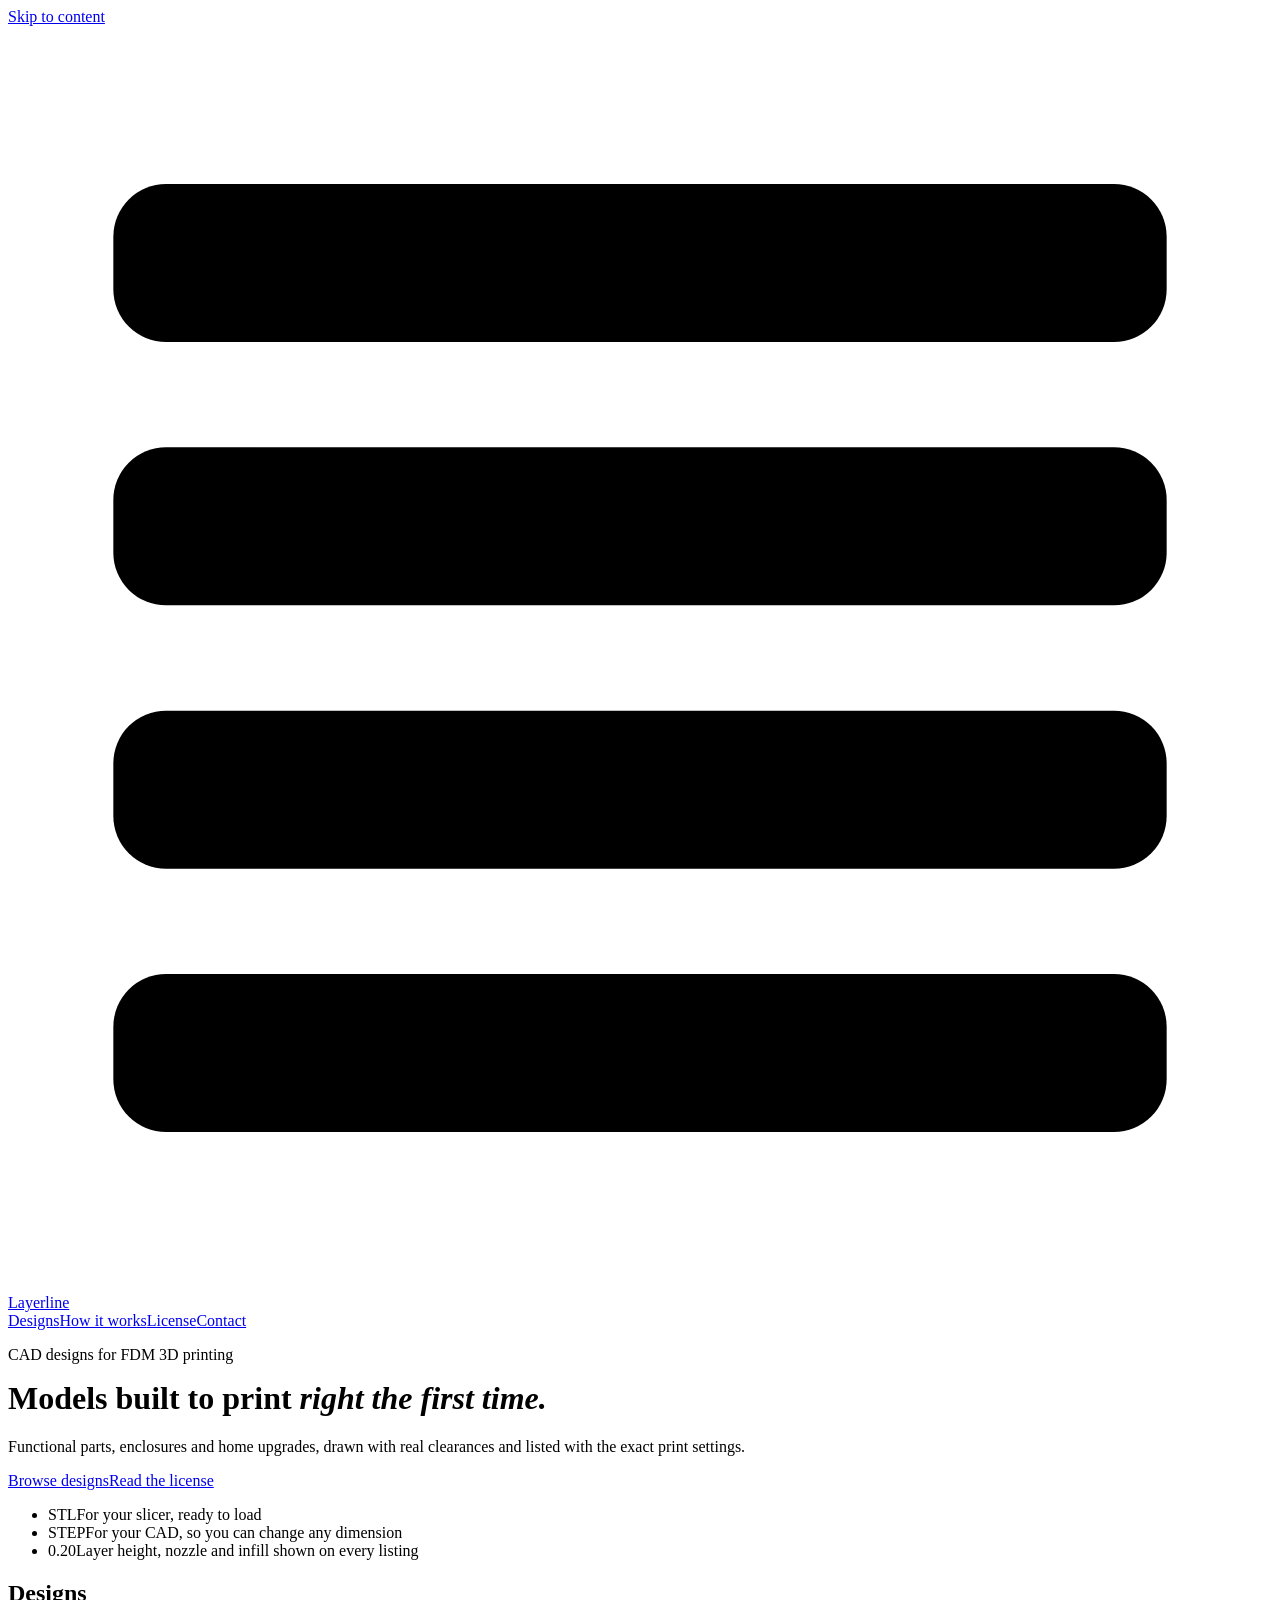
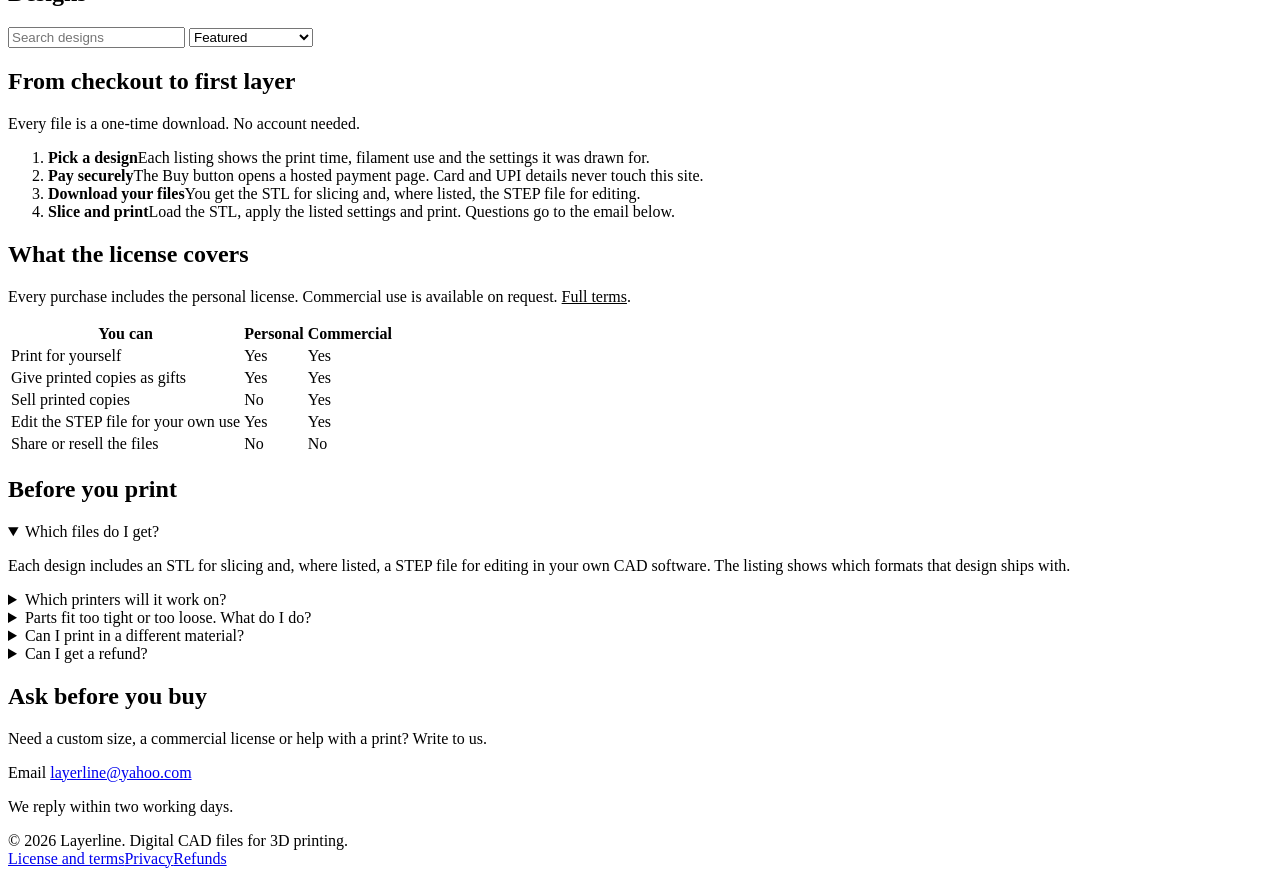
==== index.html @ 352348bb "Add files via upload" ====
<!doctype html>
<html lang="en">
<head>
<meta charset="utf-8">
<meta name="viewport" content="width=device-width, initial-scale=1, viewport-fit=cover">
<title>Layerline | CAD designs for 3D printing</title>
<meta name="description" content="Print-ready CAD designs for FDM 3D printers. STL and STEP files with tested print settings, clearances and clear licenses.">
<meta property="og:title" content="Layerline | CAD designs for 3D printing">
<meta property="og:description" content="Print-ready CAD designs for FDM 3D printers. STL and STEP files with tested print settings, clearances and clear licenses.">
<meta property="og:type" content="website">
<meta name="theme-color" content="#1F4FE0">
<link rel="icon" href="favicon.svg" type="image/svg+xml">
<link rel="preconnect" href="https://fonts.googleapis.com"><link rel="preconnect" href="https://fonts.gstatic.com" crossorigin><link rel="stylesheet" href="https://fonts.googleapis.com/css2?family=Bricolage+Grotesque:opsz,wght@12..96,600;12..96,800&family=IBM+Plex+Mono:wght@400;500&family=IBM+Plex+Sans:wght@400;500;600&display=swap">
<link rel="stylesheet" href="assets/styles.css">

</head>
<body>
<a class="skip" href="#main">Skip to content</a>
<header class="top"><div class="top-in">
<a class="brand" href="index.html" aria-label="Layerline home"><svg viewBox="0 0 24 24" aria-hidden="true"><rect x="2" y="3" width="20" height="3" rx="1" class="on"/><rect x="2" y="8" width="20" height="3" rx="1"/><rect x="2" y="13" width="20" height="3" rx="1"/><rect x="2" y="18" width="20" height="3" rx="1"/></svg><span data-site="name">Layerline</span></a>
<nav class="nav" aria-label="Main"><a href="index.html#catalog">Designs</a><a href="index.html#how">How it works</a><a href="index.html#licenses">License</a><a href="index.html#contact">Contact</a></nav>
</div></header>

<main class="wrap" id="main">
<div class="hero">
  <div>
    <p class="label" data-site="tagline">CAD designs for FDM 3D printing</p>
    <h1 style="margin-top:14px">Models built to print <em>right the first time.</em></h1>
    <p class="lead">Functional parts, enclosures and home upgrades, drawn with real clearances and listed with the exact print settings.</p>
    <div class="cta-row"><a class="btn accent" href="#catalog">Browse designs</a><a class="btn ghost" href="#licenses">Read the license</a></div>
    <ul class="facts">
      <li><span class="mono">STL</span><span>For your slicer, ready to load</span></li>
      <li><span class="mono">STEP</span><span>For your CAD, so you can change any dimension</span></li>
      <li><span class="mono">0.20</span><span>Layer height, nozzle and infill shown on every listing</span></li>
    </ul>
  </div>
  <div class="hero-art" id="hero-art" role="img" aria-label="Diagram of a vase sliced into 0.20 millimetre layers"></div>
</div>

<section id="catalog">
  <div class="sec-head"><h2>Designs</h2><span class="label" id="result-count"></span></div>
  <div class="tools">
    <div class="chips" id="chips" role="group" aria-label="Filter by category"></div>
    <div class="right">
      <input class="field" id="q" type="search" placeholder="Search designs" autocomplete="off" aria-label="Search designs">
      <select class="field" id="sort" aria-label="Sort designs">
        <option value="featured">Featured</option><option value="price-asc">Price, low to high</option><option value="price-desc">Price, high to low</option><option value="time-asc">Shortest print</option>
      </select>
    </div>
  </div>
  <div class="grid" id="grid"></div>
  <p class="empty" id="empty" hidden></p>
</section>

<section class="block" id="how">
  <div class="two">
    <div><h2 class="h2">From checkout to first layer</h2><p class="note">Every file is a one-time download. No account needed.</p></div>
    <ol class="steps">
      <li><div><strong>Pick a design</strong><span>Each listing shows the print time, filament use and the settings it was drawn for.</span></div></li>
      <li><div><strong>Pay securely</strong><span>The Buy button opens a hosted payment page. Card and UPI details never touch this site.</span></div></li>
      <li><div><strong>Download your files</strong><span>You get the STL for slicing and, where listed, the STEP file for editing.</span></div></li>
      <li><div><strong>Slice and print</strong><span>Load the STL, apply the listed settings and print. Questions go to the email below.</span></div></li>
    </ol>
  </div>
</section>

<section class="block" id="licenses">
  <div class="two">
    <div><h2 class="h2">What the license covers</h2><p class="note">Every purchase includes the personal license. Commercial use is available on request. <a href="terms.html" style="color:var(--accent)">Full terms</a>.</p></div>
    <div class="table-wrap"><table>
      <thead><tr><th>You can</th><th>Personal</th><th>Commercial</th></tr></thead>
      <tbody>
        <tr><td>Print for yourself</td><td class="y">Yes</td><td class="y">Yes</td></tr>
        <tr><td>Give printed copies as gifts</td><td class="y">Yes</td><td class="y">Yes</td></tr>
        <tr><td>Sell printed copies</td><td class="n">No</td><td class="y">Yes</td></tr>
        <tr><td>Edit the STEP file for your own use</td><td class="y">Yes</td><td class="y">Yes</td></tr>
        <tr><td>Share or resell the files</td><td class="n">No</td><td class="n">No</td></tr>
      </tbody>
    </table></div>
  </div>
</section>

<section class="block" id="faq">
  <div class="two">
    <h2 class="h2">Before you print</h2>
    <div class="faq">
      <details open><summary>Which files do I get?</summary><p>Each design includes an STL for slicing and, where listed, a STEP file for editing in your own CAD software. The listing shows which formats that design ships with.</p></details>
      <details><summary>Which printers will it work on?</summary><p>Any FDM printer with a build plate large enough for the part. Each listing gives the layer height, nozzle size, material and support settings the design was drawn for.</p></details>
      <details><summary>Parts fit too tight or too loose. What do I do?</summary><p>Clearances are set for a 0.4 mm nozzle at 0.20 mm layers. If your printer runs tight, scale the moving part by 101 to 102 percent in your slicer, or change the clearance in the STEP file.</p></details>
      <details><summary>Can I print in a different material?</summary><p>Yes. The listed material is the one the design was drawn for. Stiffer or more flexible filaments change how snap fits and hinges behave, so test a small section first.</p></details>
      <details><summary>Can I get a refund?</summary><p>Digital files cannot be returned, but a file that does not open or does not match its listing is fixed or refunded. See the <a href="refunds.html" style="color:var(--accent)">refund policy</a>.</p></details>
    </div>
  </div>
</section>

<section class="block" id="contact">
  <div class="two">
    <div><h2 class="h2">Ask before you buy</h2><p class="note">Need a custom size, a commercial license or help with a print? Write to us.</p></div>
    <div class="contact">
      <span class="label">Email</span>
      <a class="big" data-mail="text" href="mailto:layerline@yahoo.com">layerline@yahoo.com</a>
      <div class="links"><a data-social="instagram" href="#" hidden target="_blank" rel="noopener">Instagram</a><a data-social="youtube" href="#" hidden target="_blank" rel="noopener">YouTube</a></div>
      <p class="fine">We reply within two working days.</p>
    </div>
  </div>
</section>
</main>
<footer>
<span>&copy; <span id="yr">2026</span> <span data-site="name">Layerline</span>. Digital CAD files for 3D printing.</span>
<nav aria-label="Legal"><a href="terms.html">License and terms</a><a href="privacy.html">Privacy</a><a href="refunds.html">Refunds</a></nav>
</footer>
<script>document.getElementById("yr").textContent = new Date().getFullYear();</script>
<script src="store.js"></script>
<script src="assets/site.js"></script>
</body>
</html>
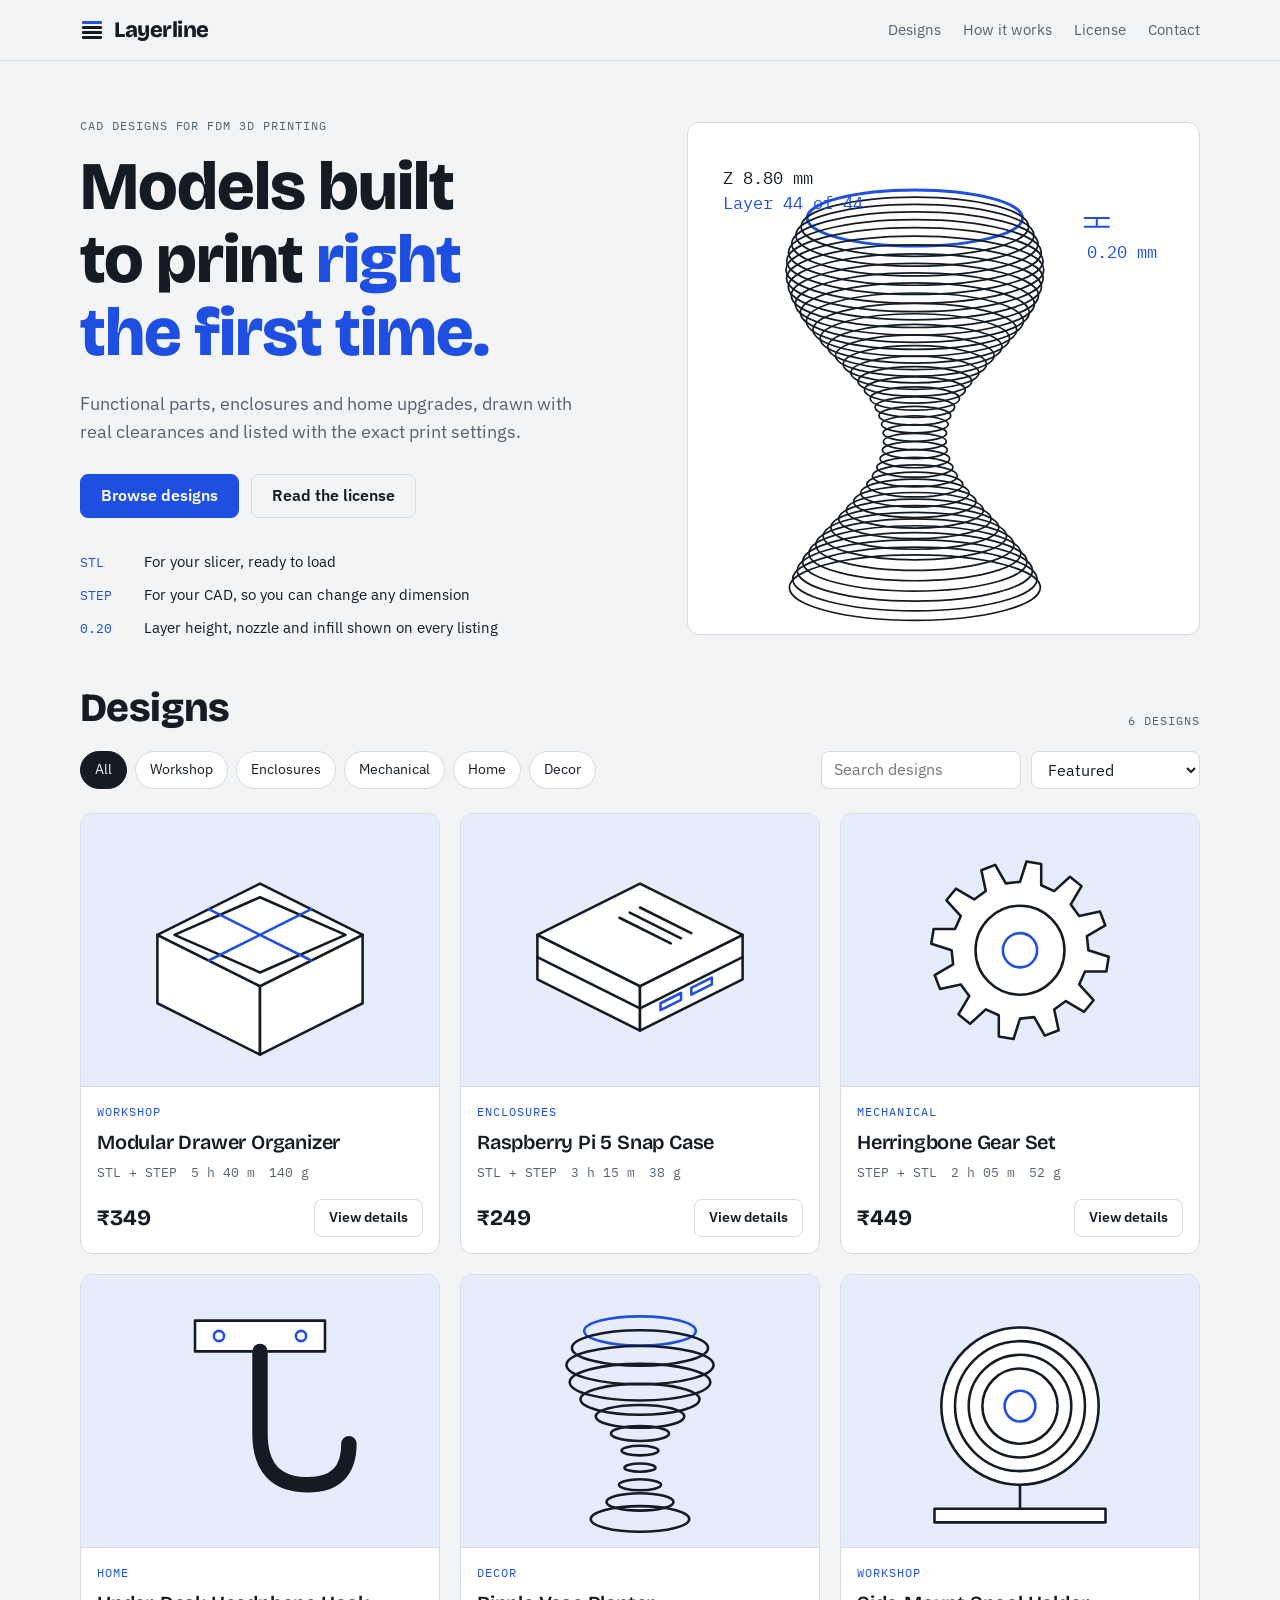
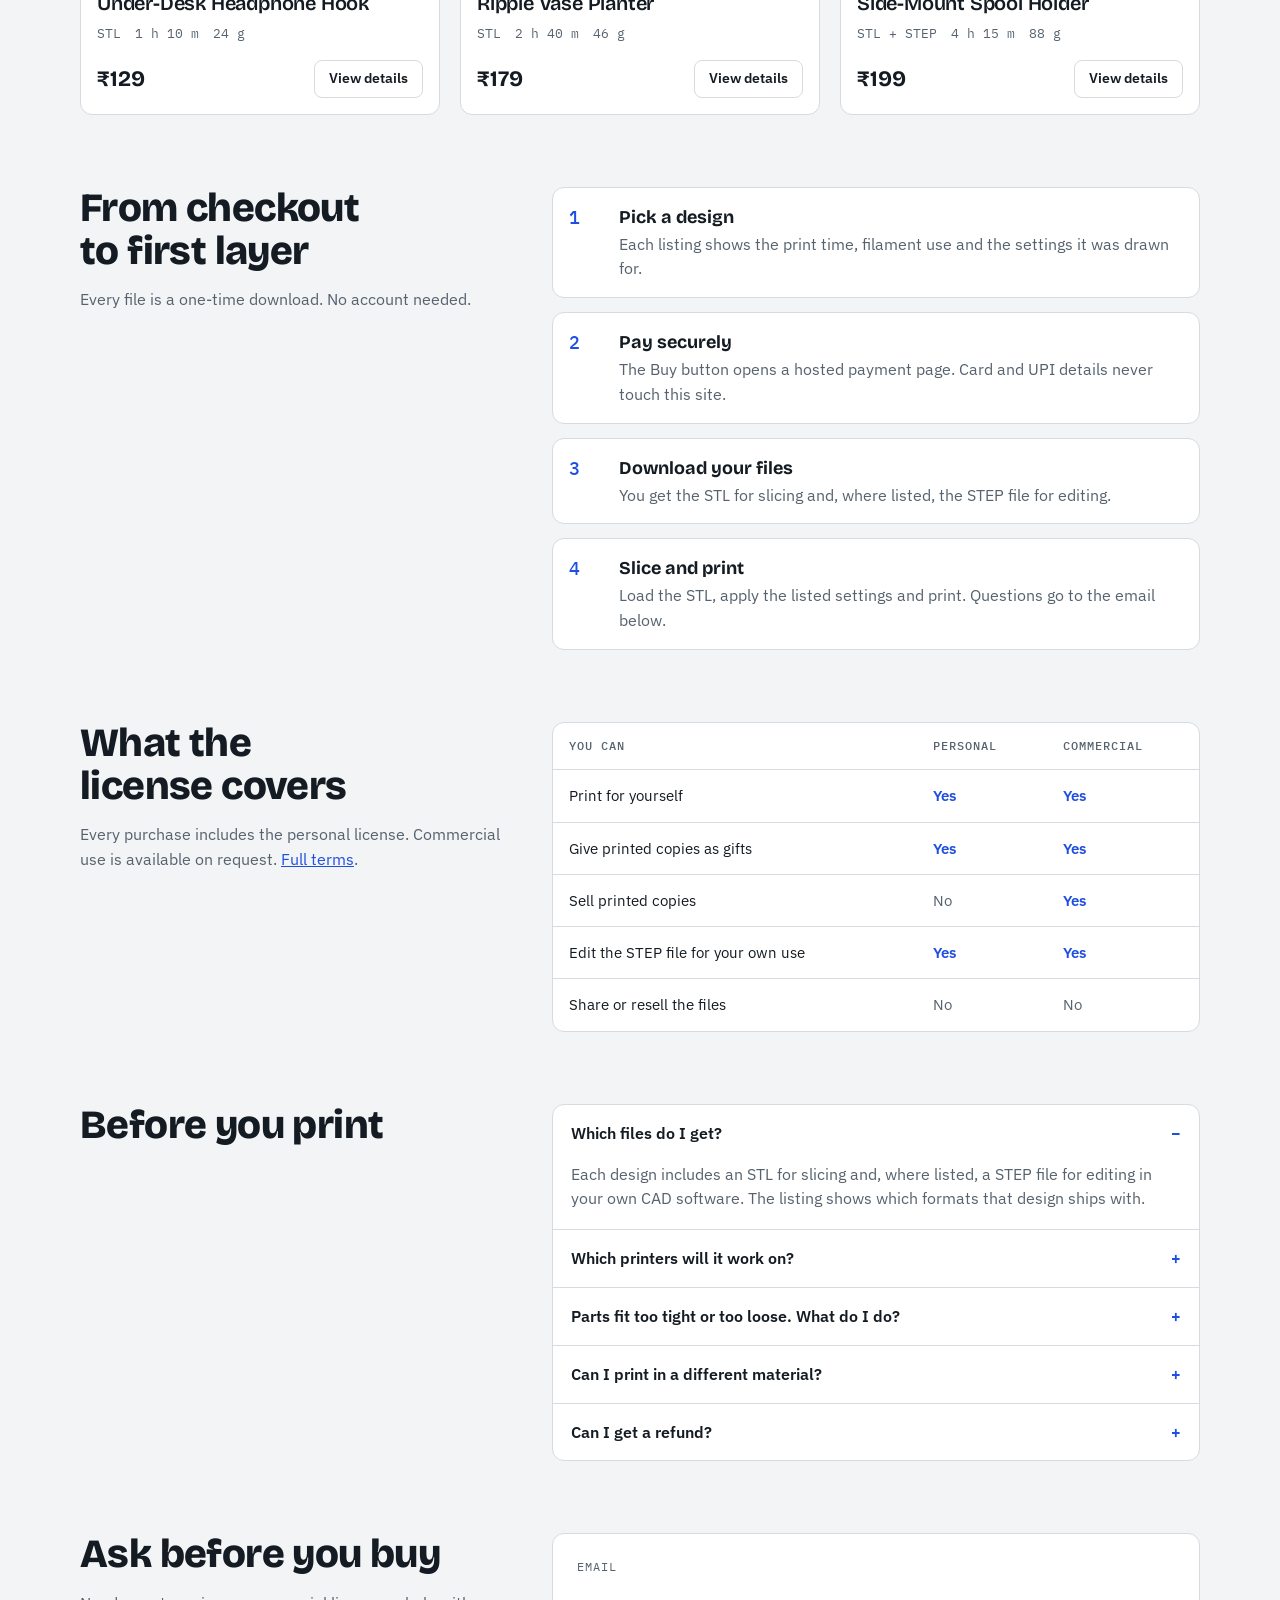
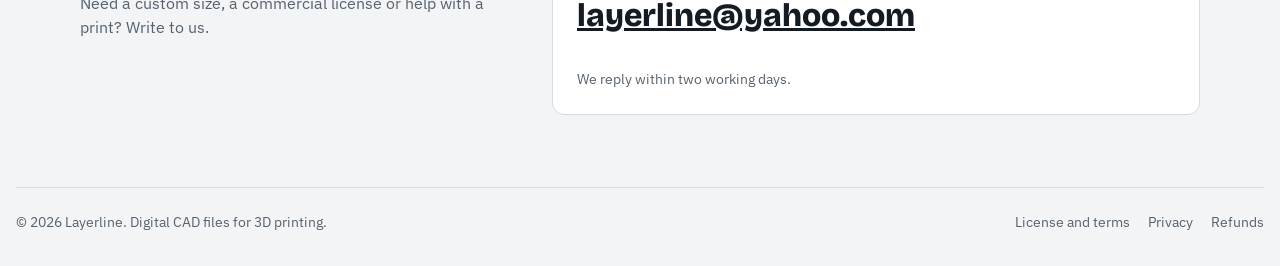
==== commit f80db36b: "Add files via upload" ====
--- a/index.html
+++ b/index.html
@@ -11,7 +11,7 @@
 <meta name="theme-color" content="#1F4FE0">
 <link rel="icon" href="favicon.svg" type="image/svg+xml">
 <link rel="preconnect" href="https://fonts.googleapis.com"><link rel="preconnect" href="https://fonts.gstatic.com" crossorigin><link rel="stylesheet" href="https://fonts.googleapis.com/css2?family=Bricolage+Grotesque:opsz,wght@12..96,600;12..96,800&family=IBM+Plex+Mono:wght@400;500&family=IBM+Plex+Sans:wght@400;500;600&display=swap">
-<link rel="stylesheet" href="assets/styles.css">
+<link rel="stylesheet" href="styles.css">
 
 </head>
 <body>
@@ -111,6 +111,6 @@
 </footer>
 <script>document.getElementById("yr").textContent = new Date().getFullYear();</script>
 <script src="store.js"></script>
-<script src="assets/site.js"></script>
+<script src="site.js"></script>
 </body>
 </html>
--- a/styles.css
+++ b/styles.css
@@ -0,0 +1,194 @@
+/* Layerline: engineering-drawing storefront. Quiet grey-blue sheet, one cobalt accent, specs set in mono like a title block. */
+:root {
+  --bg: #F2F4F6;
+  --surface: #FFFFFF;
+  --ink: #141B22;
+  --muted: #56626E;
+  --line: #D5DBE1;
+  --accent: #1F4FE0;
+  --accent-ink: #FFFFFF;
+  --tint: #E6ECFB;
+  --danger: #B3261E;
+  --font-display: "Bricolage Grotesque", "Helvetica Neue", Arial, sans-serif;
+  --font-body: "IBM Plex Sans", system-ui, -apple-system, "Segoe UI", sans-serif;
+  --font-mono: "IBM Plex Mono", ui-monospace, "SFMono-Regular", Menlo, monospace;
+  color-scheme: light;
+}
+@media (prefers-color-scheme: dark) {
+  :root {
+    --bg: #0F141A; --surface: #171E26; --ink: #E8EDF2; --muted: #9AA7B3;
+    --line: #2A343F; --accent: #7B9BFF; --accent-ink: #0B1020; --tint: #1B2740; --danger: #FF8A80;
+    color-scheme: dark;
+  }
+}
+
+* { box-sizing: border-box; }
+html { scroll-behavior: smooth; }
+body {
+  margin: 0; background: var(--bg); color: var(--ink);
+  font-family: var(--font-body); font-size: 16px; line-height: 1.55;
+  padding-inline: max(16px, env(safe-area-inset-left, 0px)) max(16px, env(safe-area-inset-right, 0px));
+}
+h1, h2, h3 { font-family: var(--font-display); text-wrap: balance; line-height: 1.08; margin: 0; letter-spacing: -0.015em; }
+p { margin: 0; }
+a { color: inherit; }
+img { max-width: 100%; }
+button, select, input, textarea { font: inherit; color: inherit; }
+:focus-visible { outline: 2px solid var(--accent); outline-offset: 2px; border-radius: 4px; }
+.wrap { max-width: 1120px; margin-inline: auto; }
+.mono { font-family: var(--font-mono); }
+.label { font-family: var(--font-mono); font-size: 12px; letter-spacing: 0.08em; text-transform: uppercase; color: var(--muted); }
+.skip { position: absolute; left: -999px; top: 8px; background: var(--ink); color: var(--bg); padding: 8px 12px; border-radius: 6px; z-index: 100; }
+.skip:focus { left: 8px; }
+
+/* Header */
+.top {
+  position: sticky; top: 0; z-index: 20; background: var(--bg); border-bottom: 1px solid var(--line);
+  margin-inline: calc(-1 * max(16px, env(safe-area-inset-left, 0px))) calc(-1 * max(16px, env(safe-area-inset-right, 0px)));
+  padding-inline: max(16px, env(safe-area-inset-left, 0px)) max(16px, env(safe-area-inset-right, 0px));
+  padding-top: env(safe-area-inset-top, 0px);
+}
+.top-in { max-width: 1120px; margin-inline: auto; display: flex; align-items: center; gap: 24px; min-height: 60px; }
+.brand { display: flex; align-items: center; gap: 10px; font-family: var(--font-display); font-weight: 800; font-size: 22px; text-decoration: none; letter-spacing: -0.02em; }
+.brand svg { width: 24px; height: 24px; }
+.brand svg rect { fill: var(--ink); }
+.brand svg rect.on { fill: var(--accent); }
+.nav { display: flex; gap: 22px; margin-left: auto; font-size: 15px; }
+.nav a { text-decoration: none; color: var(--muted); }
+.nav a:hover, .nav a[aria-current="page"] { color: var(--ink); }
+@media (max-width: 640px) { .nav { gap: 14px; font-size: 14px; } .brand span { display: none; } }
+
+/* Buttons and fields */
+.btn {
+  display: inline-flex; align-items: center; justify-content: center; gap: 8px; min-height: 44px; padding: 0 20px;
+  border-radius: 8px; border: 1px solid var(--ink); background: var(--ink); color: var(--bg);
+  font-weight: 600; text-decoration: none; cursor: pointer; text-align: center;
+}
+.btn:hover { opacity: 0.9; }
+.btn:disabled { opacity: 0.5; cursor: default; }
+.btn.accent { background: var(--accent); border-color: var(--accent); color: var(--accent-ink); }
+.btn.ghost { background: transparent; color: var(--ink); border-color: var(--line); }
+.btn.ghost:hover { border-color: var(--ink); opacity: 1; }
+.btn.danger { background: transparent; color: var(--danger); border-color: var(--danger); }
+.btn.small { min-height: 38px; padding: 0 14px; font-size: 14px; }
+.field { min-height: 38px; padding: 0 12px; border: 1px solid var(--line); background: var(--surface); border-radius: 8px; }
+input.field { width: 200px; max-width: 100%; }
+
+/* Hero */
+.hero { display: grid; grid-template-columns: minmax(0, 1.05fr) minmax(0, 0.95fr); gap: 40px; align-items: center; padding-block: 56px 48px; }
+.hero h1 { font-size: clamp(38px, 6.2vw, 68px); font-weight: 800; }
+.hero h1 em { font-style: normal; color: var(--accent); }
+.hero p.lead { margin-top: 20px; max-width: 46ch; font-size: 18px; color: var(--muted); }
+.cta-row { display: flex; flex-wrap: wrap; gap: 12px; margin-top: 28px; }
+.facts { list-style: none; padding: 0; margin: 32px 0 0; display: grid; gap: 10px; }
+.facts li { display: flex; gap: 12px; align-items: baseline; font-size: 15px; }
+.facts .mono { color: var(--accent); font-size: 13px; min-width: 52px; }
+.hero-art { background: var(--surface); border: 1px solid var(--line); border-radius: 12px; padding: 12px; }
+.hero-art svg { display: block; width: 100%; height: auto; }
+.hero-art .layer { fill: none; stroke: var(--ink); stroke-width: 1.2; }
+.hero-art .layer.top { stroke: var(--accent); stroke-width: 2; }
+.hero-art .dim { fill: none; stroke: var(--accent); stroke-width: 1.4; }
+.hero-art text { font-family: var(--font-mono); font-size: 12px; fill: var(--ink); }
+.hero-art text.acc { fill: var(--accent); }
+@media (max-width: 820px) { .hero { grid-template-columns: minmax(0, 1fr); padding-block: 36px 32px; } }
+
+/* Catalog */
+section { scroll-margin-top: 80px; }
+.sec-head { display: flex; flex-wrap: wrap; align-items: end; justify-content: space-between; gap: 16px; margin-bottom: 20px; }
+.sec-head h2, .h2 { font-size: clamp(28px, 4vw, 40px); font-weight: 800; }
+.tools { display: flex; flex-wrap: wrap; gap: 12px; align-items: center; margin-bottom: 24px; }
+.chips { display: flex; flex-wrap: wrap; gap: 8px; }
+.chip { min-height: 38px; padding: 0 14px; border-radius: 99px; border: 1px solid var(--line); background: var(--surface); cursor: pointer; font-size: 14px; }
+.chip:hover { border-color: var(--ink); }
+.chip[aria-pressed="true"] { background: var(--ink); color: var(--bg); border-color: var(--ink); }
+.tools .right { margin-left: auto; display: flex; gap: 10px; flex-wrap: wrap; }
+@media (max-width: 640px) { .tools .right { margin-left: 0; width: 100%; } input.field { flex: 1; width: auto; min-width: 0; } }
+
+.grid { display: grid; grid-template-columns: repeat(auto-fill, minmax(min(100%, 320px), 1fr)); gap: 20px; }
+.card { background: var(--surface); border: 1px solid var(--line); border-radius: 12px; overflow: hidden; display: flex; flex-direction: column; min-width: 0; }
+.card .art-wrap { background: var(--tint); display: block; padding: 8px; border-bottom: 1px solid var(--line); text-decoration: none; }
+.card .art-wrap.photo-wrap { padding: 0; }
+.photo { display: block; width: 100%; aspect-ratio: 4 / 3; object-fit: cover; }
+.art { display: block; width: 100%; height: auto; }
+.art * { fill: none; stroke: var(--ink); stroke-width: 1.5; stroke-linejoin: round; stroke-linecap: round; }
+.art .f { fill: var(--surface); }
+.art .acc { stroke: var(--accent); }
+.art .thick { stroke-width: 9; }
+.card-body { padding: 16px; display: flex; flex-direction: column; gap: 10px; flex: 1; }
+.card h3 { font-size: 20px; font-weight: 600; letter-spacing: -0.01em; overflow-wrap: anywhere; }
+.card h3 a { text-decoration: none; }
+.card h3 a:hover { color: var(--accent); }
+.cat { color: var(--accent); }
+.specs { display: flex; flex-wrap: wrap; gap: 6px 14px; font-family: var(--font-mono); font-size: 12.5px; color: var(--muted); }
+.card-foot { margin-top: auto; padding-top: 6px; display: flex; align-items: center; justify-content: space-between; gap: 10px; flex-wrap: wrap; }
+.price { font-family: var(--font-display); font-weight: 700; font-size: 22px; }
+.empty { padding: 40px 0; color: var(--muted); }
+
+/* Info sections */
+.block { padding-top: 72px; }
+.two { display: grid; grid-template-columns: minmax(0, 0.8fr) minmax(0, 1.2fr); gap: 40px; align-items: start; }
+@media (max-width: 820px) { .two { grid-template-columns: minmax(0, 1fr); gap: 20px; } }
+.two p.note { color: var(--muted); margin-top: 14px; max-width: 44ch; }
+.table-wrap { overflow-x: auto; background: var(--surface); border: 1px solid var(--line); border-radius: 12px; }
+table { border-collapse: collapse; width: 100%; min-width: 440px; }
+th, td { text-align: left; padding: 14px 16px; border-bottom: 1px solid var(--line); font-size: 15px; }
+tr:last-child td { border-bottom: 0; }
+th { font-family: var(--font-mono); font-size: 12px; text-transform: uppercase; letter-spacing: 0.08em; color: var(--muted); font-weight: 500; }
+td.y { color: var(--accent); font-weight: 600; }
+td.n { color: var(--muted); }
+.steps { list-style: none; counter-reset: s; padding: 0; margin: 0; display: grid; gap: 14px; }
+.steps li { counter-increment: s; display: grid; grid-template-columns: 36px minmax(0, 1fr); gap: 14px; background: var(--surface); border: 1px solid var(--line); border-radius: 12px; padding: 16px; }
+.steps li::before { content: counter(s); font-family: var(--font-mono); color: var(--accent); font-weight: 500; font-size: 18px; }
+.steps strong { display: block; font-family: var(--font-display); font-size: 18px; }
+.steps span { color: var(--muted); }
+.faq { display: grid; background: var(--surface); border: 1px solid var(--line); border-radius: 12px; }
+.faq details { border-bottom: 1px solid var(--line); padding: 0 18px; }
+.faq details:last-child { border-bottom: 0; }
+.faq summary { cursor: pointer; padding: 16px 0; font-weight: 600; list-style: none; display: flex; justify-content: space-between; gap: 16px; }
+.faq summary::-webkit-details-marker { display: none; }
+.faq summary::after { content: "+"; font-family: var(--font-mono); color: var(--accent); }
+.faq details[open] summary::after { content: "\2212"; }
+.faq details p { padding: 0 0 18px; color: var(--muted); max-width: 62ch; }
+.contact { background: var(--surface); border: 1px solid var(--line); border-radius: 12px; padding: 24px; display: grid; gap: 14px; }
+.contact .big { font-family: var(--font-display); font-weight: 800; font-size: clamp(22px, 3.5vw, 32px); overflow-wrap: anywhere; }
+.links { display: flex; flex-wrap: wrap; gap: 8px 20px; }
+.links a { color: var(--accent); }
+
+footer { margin-top: 72px; padding-block: 24px calc(32px + env(safe-area-inset-bottom, 0px)); border-top: 1px solid var(--line); display: flex; flex-wrap: wrap; justify-content: space-between; gap: 12px 24px; color: var(--muted); font-size: 14px; }
+footer nav { display: flex; gap: 8px 18px; flex-wrap: wrap; }
+footer a { text-decoration: none; }
+footer a:hover { color: var(--ink); }
+
+/* Product page */
+.crumbs { padding-top: 24px; font-size: 14px; color: var(--muted); }
+.crumbs a { text-decoration: none; }
+.crumbs a:hover { color: var(--ink); }
+.pd { display: grid; grid-template-columns: minmax(0, 1fr) minmax(0, 1fr); gap: 40px; padding-block: 24px 24px; align-items: start; }
+.pd-art { background: var(--tint); border: 1px solid var(--line); border-radius: 12px; padding: 16px; overflow: hidden; }
+.pd-art.photo-wrap { padding: 0; }
+.pd-info { display: grid; gap: 18px; min-width: 0; }
+.pd-info h1 { font-size: clamp(30px, 4.6vw, 48px); font-weight: 800; overflow-wrap: anywhere; }
+.pd-info p.desc { color: var(--muted); font-size: 17px; max-width: 54ch; overflow-wrap: anywhere; }
+.pd-buy { display: flex; align-items: center; gap: 16px; flex-wrap: wrap; }
+.pd-buy .price { font-size: 32px; }
+dl.spec { display: grid; grid-template-columns: auto 1fr; gap: 0; margin: 0; background: var(--surface); border: 1px solid var(--line); border-radius: 12px; overflow: hidden; }
+dl.spec dt, dl.spec dd { margin: 0; padding: 11px 16px; border-bottom: 1px solid var(--line); font-size: 15px; }
+dl.spec dt { font-family: var(--font-mono); color: var(--muted); font-size: 12.5px; padding-top: 13px; }
+dl.spec dd { overflow-wrap: anywhere; }
+dl.spec dt:nth-last-of-type(1), dl.spec dd:last-of-type { border-bottom: 0; }
+.fine { font-size: 14px; color: var(--muted); }
+@media (max-width: 820px) { .pd { grid-template-columns: minmax(0, 1fr); gap: 24px; } }
+
+/* Policy pages */
+.doc { max-width: 720px; margin-inline: auto; padding-block: 48px 0; }
+.doc h1 { font-size: clamp(32px, 5vw, 48px); font-weight: 800; }
+.doc h2 { font-size: 22px; font-weight: 700; margin-top: 32px; }
+.doc p, .doc li { color: var(--muted); margin-top: 12px; }
+.doc ul { padding-left: 20px; margin: 0; }
+.doc a { color: var(--accent); }
+.doc .updated { margin-top: 12px; }
+
+.notfound { text-align: left; padding-block: 96px; display: grid; gap: 16px; justify-items: start; }
+.notfound h1 { font-size: clamp(48px, 10vw, 96px); font-weight: 800; color: var(--accent); }
+
+@media (prefers-reduced-motion: reduce) { html { scroll-behavior: auto; } * { transition: none !important; animation: none !important; } }
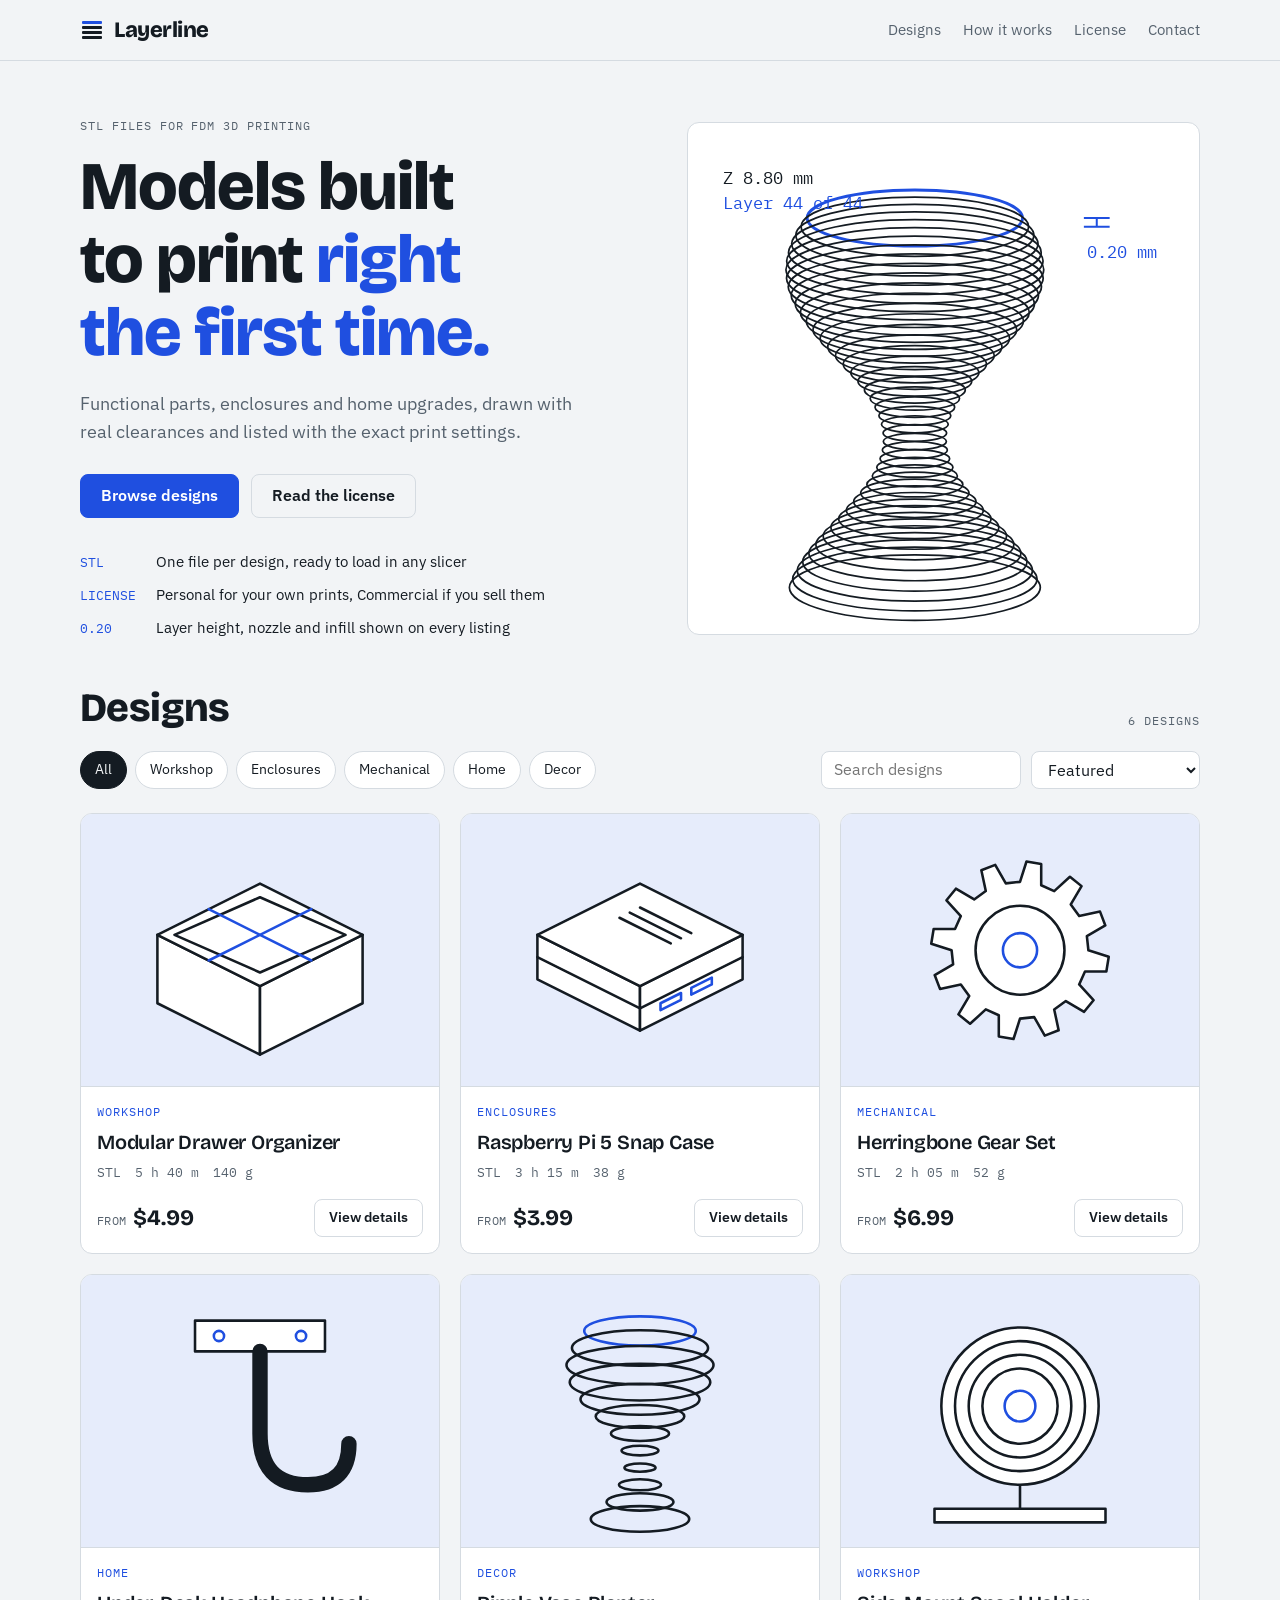
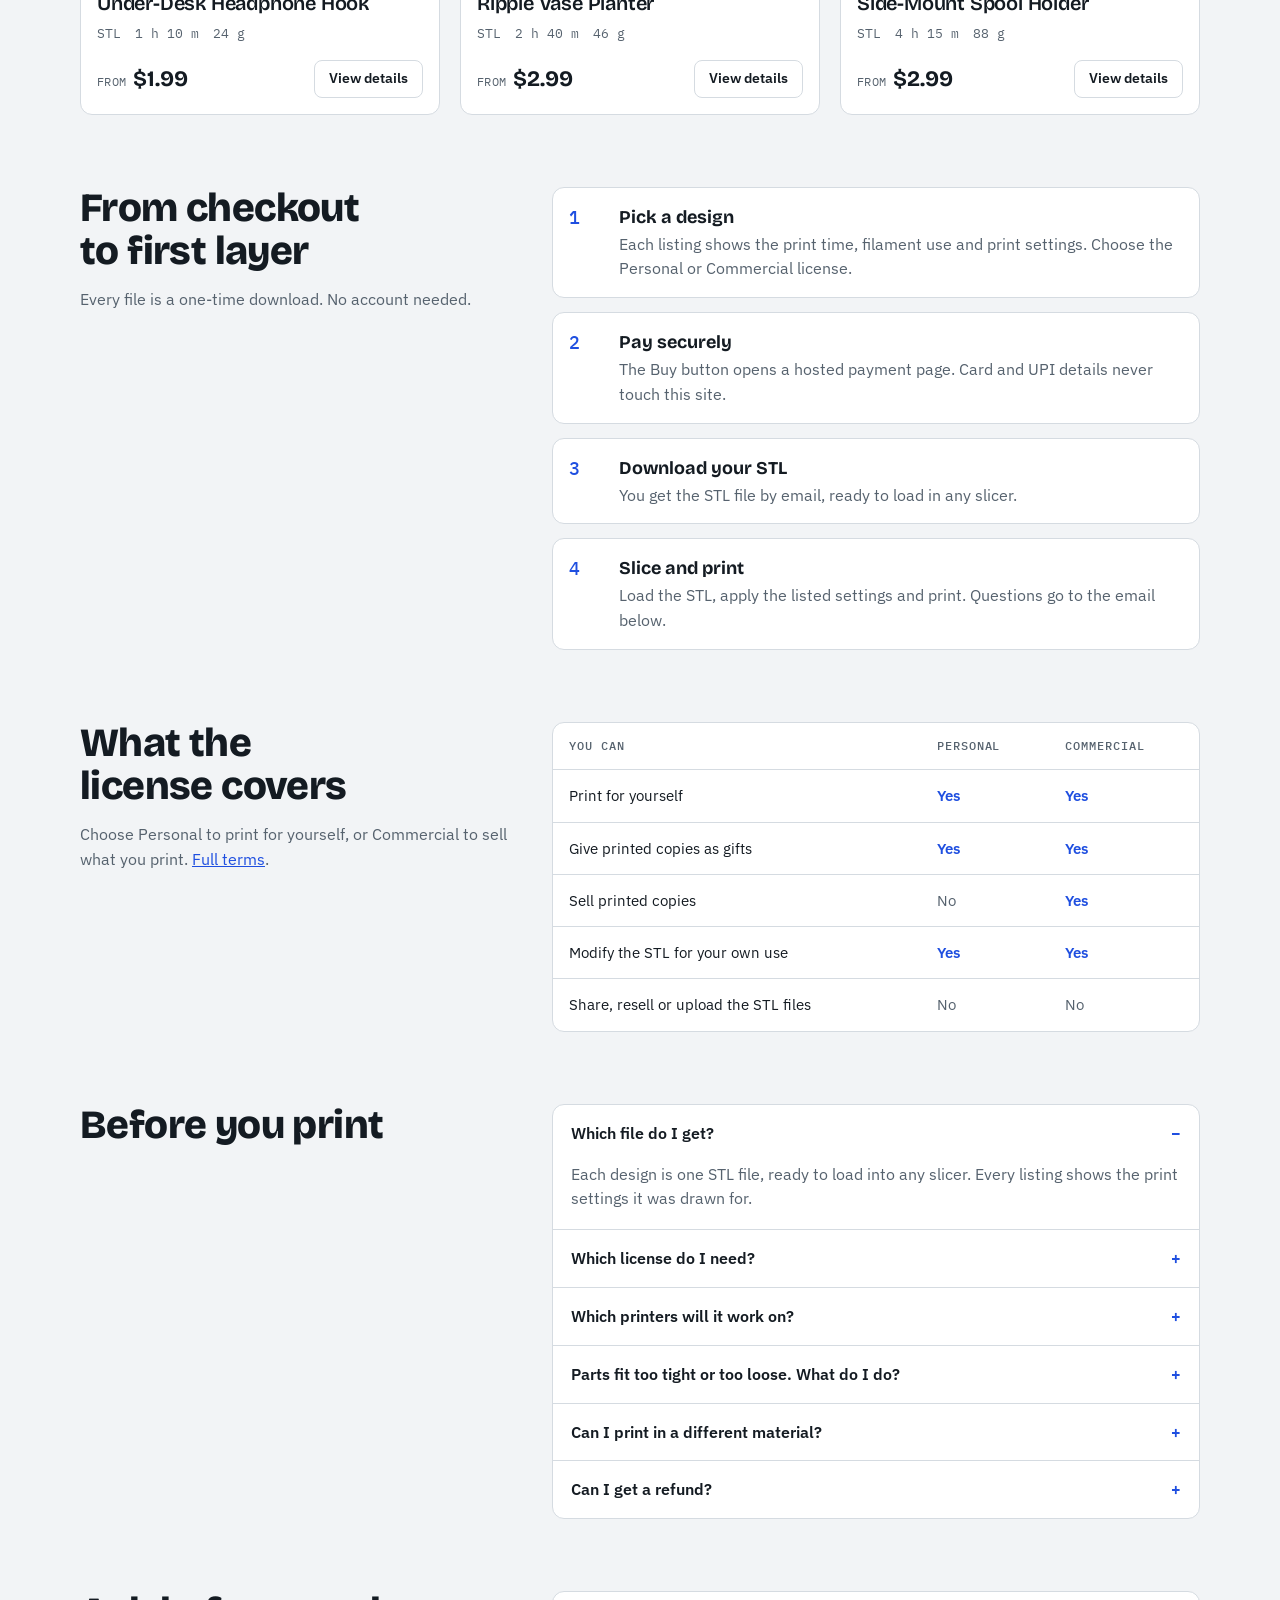
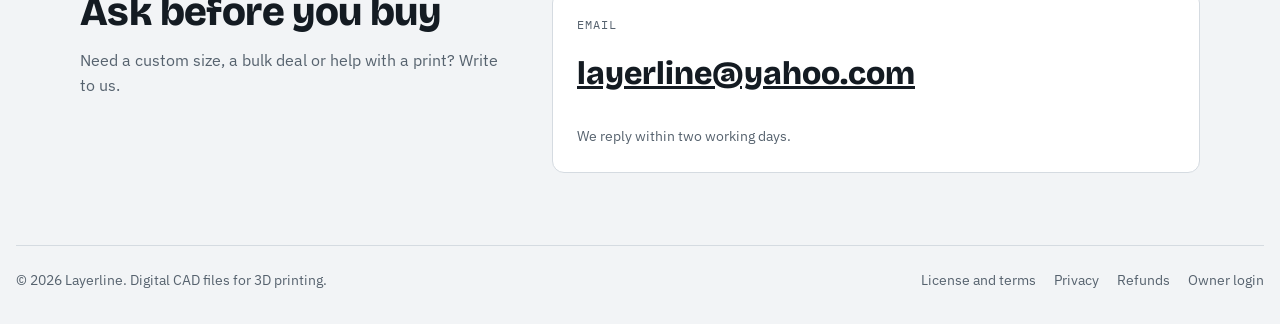
==== commit baab16fb: "Add files via upload" ====
--- a/index.html
+++ b/index.html
@@ -4,9 +4,9 @@
 <meta charset="utf-8">
 <meta name="viewport" content="width=device-width, initial-scale=1, viewport-fit=cover">
 <title>Layerline | CAD designs for 3D printing</title>
-<meta name="description" content="Print-ready CAD designs for FDM 3D printers. STL and STEP files with tested print settings, clearances and clear licenses.">
+<meta name="description" content="Print-ready STL files for FDM 3D printers. Tested print settings, real clearances and a simple personal or commercial license.">
 <meta property="og:title" content="Layerline | CAD designs for 3D printing">
-<meta property="og:description" content="Print-ready CAD designs for FDM 3D printers. STL and STEP files with tested print settings, clearances and clear licenses.">
+<meta property="og:description" content="Print-ready STL files for FDM 3D printers. Tested print settings, real clearances and a simple personal or commercial license.">
 <meta property="og:type" content="website">
 <meta name="theme-color" content="#1F4FE0">
 <link rel="icon" href="favicon.svg" type="image/svg+xml">
@@ -29,8 +29,8 @@
     <p class="lead">Functional parts, enclosures and home upgrades, drawn with real clearances and listed with the exact print settings.</p>
     <div class="cta-row"><a class="btn accent" href="#catalog">Browse designs</a><a class="btn ghost" href="#licenses">Read the license</a></div>
     <ul class="facts">
-      <li><span class="mono">STL</span><span>For your slicer, ready to load</span></li>
-      <li><span class="mono">STEP</span><span>For your CAD, so you can change any dimension</span></li>
+      <li><span class="mono">STL</span><span>One file per design, ready to load in any slicer</span></li>
+      <li><span class="mono">LICENSE</span><span>Personal for your own prints, Commercial if you sell them</span></li>
       <li><span class="mono">0.20</span><span>Layer height, nozzle and infill shown on every listing</span></li>
     </ul>
   </div>
@@ -56,9 +56,9 @@
   <div class="two">
     <div><h2 class="h2">From checkout to first layer</h2><p class="note">Every file is a one-time download. No account needed.</p></div>
     <ol class="steps">
-      <li><div><strong>Pick a design</strong><span>Each listing shows the print time, filament use and the settings it was drawn for.</span></div></li>
+      <li><div><strong>Pick a design</strong><span>Each listing shows the print time, filament use and print settings. Choose the Personal or Commercial license.</span></div></li>
       <li><div><strong>Pay securely</strong><span>The Buy button opens a hosted payment page. Card and UPI details never touch this site.</span></div></li>
-      <li><div><strong>Download your files</strong><span>You get the STL for slicing and, where listed, the STEP file for editing.</span></div></li>
+      <li><div><strong>Download your STL</strong><span>You get the STL file by email, ready to load in any slicer.</span></div></li>
       <li><div><strong>Slice and print</strong><span>Load the STL, apply the listed settings and print. Questions go to the email below.</span></div></li>
     </ol>
   </div>
@@ -66,15 +66,15 @@
 
 <section class="block" id="licenses">
   <div class="two">
-    <div><h2 class="h2">What the license covers</h2><p class="note">Every purchase includes the personal license. Commercial use is available on request. <a href="terms.html" style="color:var(--accent)">Full terms</a>.</p></div>
+    <div><h2 class="h2">What the license covers</h2><p class="note">Choose Personal to print for yourself, or Commercial to sell what you print. <a href="terms.html" style="color:var(--accent)">Full terms</a>.</p></div>
     <div class="table-wrap"><table>
       <thead><tr><th>You can</th><th>Personal</th><th>Commercial</th></tr></thead>
       <tbody>
         <tr><td>Print for yourself</td><td class="y">Yes</td><td class="y">Yes</td></tr>
         <tr><td>Give printed copies as gifts</td><td class="y">Yes</td><td class="y">Yes</td></tr>
         <tr><td>Sell printed copies</td><td class="n">No</td><td class="y">Yes</td></tr>
-        <tr><td>Edit the STEP file for your own use</td><td class="y">Yes</td><td class="y">Yes</td></tr>
-        <tr><td>Share or resell the files</td><td class="n">No</td><td class="n">No</td></tr>
+        <tr><td>Modify the STL for your own use</td><td class="y">Yes</td><td class="y">Yes</td></tr>
+        <tr><td>Share, resell or upload the STL files</td><td class="n">No</td><td class="n">No</td></tr>
       </tbody>
     </table></div>
   </div>
@@ -84,9 +84,10 @@
   <div class="two">
     <h2 class="h2">Before you print</h2>
     <div class="faq">
-      <details open><summary>Which files do I get?</summary><p>Each design includes an STL for slicing and, where listed, a STEP file for editing in your own CAD software. The listing shows which formats that design ships with.</p></details>
+      <details open><summary>Which file do I get?</summary><p>Each design is one STL file, ready to load into any slicer. Every listing shows the print settings it was drawn for.</p></details>
+      <details><summary>Which license do I need?</summary><p>Choose Personal if you print for yourself or for gifts. Choose Commercial if you sell the prints you make. You pick the license at the buy button and pay for that one only.</p></details>
       <details><summary>Which printers will it work on?</summary><p>Any FDM printer with a build plate large enough for the part. Each listing gives the layer height, nozzle size, material and support settings the design was drawn for.</p></details>
-      <details><summary>Parts fit too tight or too loose. What do I do?</summary><p>Clearances are set for a 0.4 mm nozzle at 0.20 mm layers. If your printer runs tight, scale the moving part by 101 to 102 percent in your slicer, or change the clearance in the STEP file.</p></details>
+      <details><summary>Parts fit too tight or too loose. What do I do?</summary><p>Clearances are set for a 0.4 mm nozzle at 0.20 mm layers. If your printer runs tight, scale the moving part by 101 to 102 percent in your slicer.</p></details>
       <details><summary>Can I print in a different material?</summary><p>Yes. The listed material is the one the design was drawn for. Stiffer or more flexible filaments change how snap fits and hinges behave, so test a small section first.</p></details>
       <details><summary>Can I get a refund?</summary><p>Digital files cannot be returned, but a file that does not open or does not match its listing is fixed or refunded. See the <a href="refunds.html" style="color:var(--accent)">refund policy</a>.</p></details>
     </div>
@@ -95,7 +96,7 @@
 
 <section class="block" id="contact">
   <div class="two">
-    <div><h2 class="h2">Ask before you buy</h2><p class="note">Need a custom size, a commercial license or help with a print? Write to us.</p></div>
+    <div><h2 class="h2">Ask before you buy</h2><p class="note">Need a custom size, a bulk deal or help with a print? Write to us.</p></div>
     <div class="contact">
       <span class="label">Email</span>
       <a class="big" data-mail="text" href="mailto:layerline@yahoo.com">layerline@yahoo.com</a>
@@ -107,7 +108,7 @@
 </main>
 <footer>
 <span>&copy; <span id="yr">2026</span> <span data-site="name">Layerline</span>. Digital CAD files for 3D printing.</span>
-<nav aria-label="Legal"><a href="terms.html">License and terms</a><a href="privacy.html">Privacy</a><a href="refunds.html">Refunds</a></nav>
+<nav aria-label="Legal"><a href="terms.html">License and terms</a><a href="privacy.html">Privacy</a><a href="refunds.html">Refunds</a><a href="admin.html">Owner login</a></nav>
 </footer>
 <script>document.getElementById("yr").textContent = new Date().getFullYear();</script>
 <script src="store.js"></script>
--- a/styles.css
+++ b/styles.css
@@ -82,7 +82,7 @@
 .cta-row { display: flex; flex-wrap: wrap; gap: 12px; margin-top: 28px; }
 .facts { list-style: none; padding: 0; margin: 32px 0 0; display: grid; gap: 10px; }
 .facts li { display: flex; gap: 12px; align-items: baseline; font-size: 15px; }
-.facts .mono { color: var(--accent); font-size: 13px; min-width: 52px; }
+.facts .mono { color: var(--accent); font-size: 13px; min-width: 64px; }
 .hero-art { background: var(--surface); border: 1px solid var(--line); border-radius: 12px; padding: 12px; }
 .hero-art svg { display: block; width: 100%; height: auto; }
 .hero-art .layer { fill: none; stroke: var(--ink); stroke-width: 1.2; }
@@ -192,3 +192,13 @@
 .notfound h1 { font-size: clamp(48px, 10vw, 96px); font-weight: 800; color: var(--accent); }
 
 @media (prefers-reduced-motion: reduce) { html { scroll-behavior: auto; } * { transition: none !important; animation: none !important; } }
+
+/* License options */
+.from { font-family: var(--font-mono); font-size: 12px; font-weight: 400; color: var(--muted); margin-right: 6px; letter-spacing: 0.04em; text-transform: uppercase; }
+.tiers { display: grid; grid-template-columns: repeat(2, minmax(0, 1fr)); gap: 14px; }
+.tier { background: var(--surface); border: 1px solid var(--line); border-radius: 12px; padding: 16px; display: grid; gap: 10px; align-content: start; min-width: 0; }
+.tier .price { font-size: 30px; }
+.tier ul { list-style: none; margin: 0; padding: 0; display: grid; gap: 6px; font-size: 14px; color: var(--muted); }
+.tier li::before { content: "\2713\00a0"; color: var(--accent); font-weight: 600; }
+.tier .btn { margin-top: 4px; }
+@media (max-width: 520px) { .tiers { grid-template-columns: minmax(0, 1fr); } }
